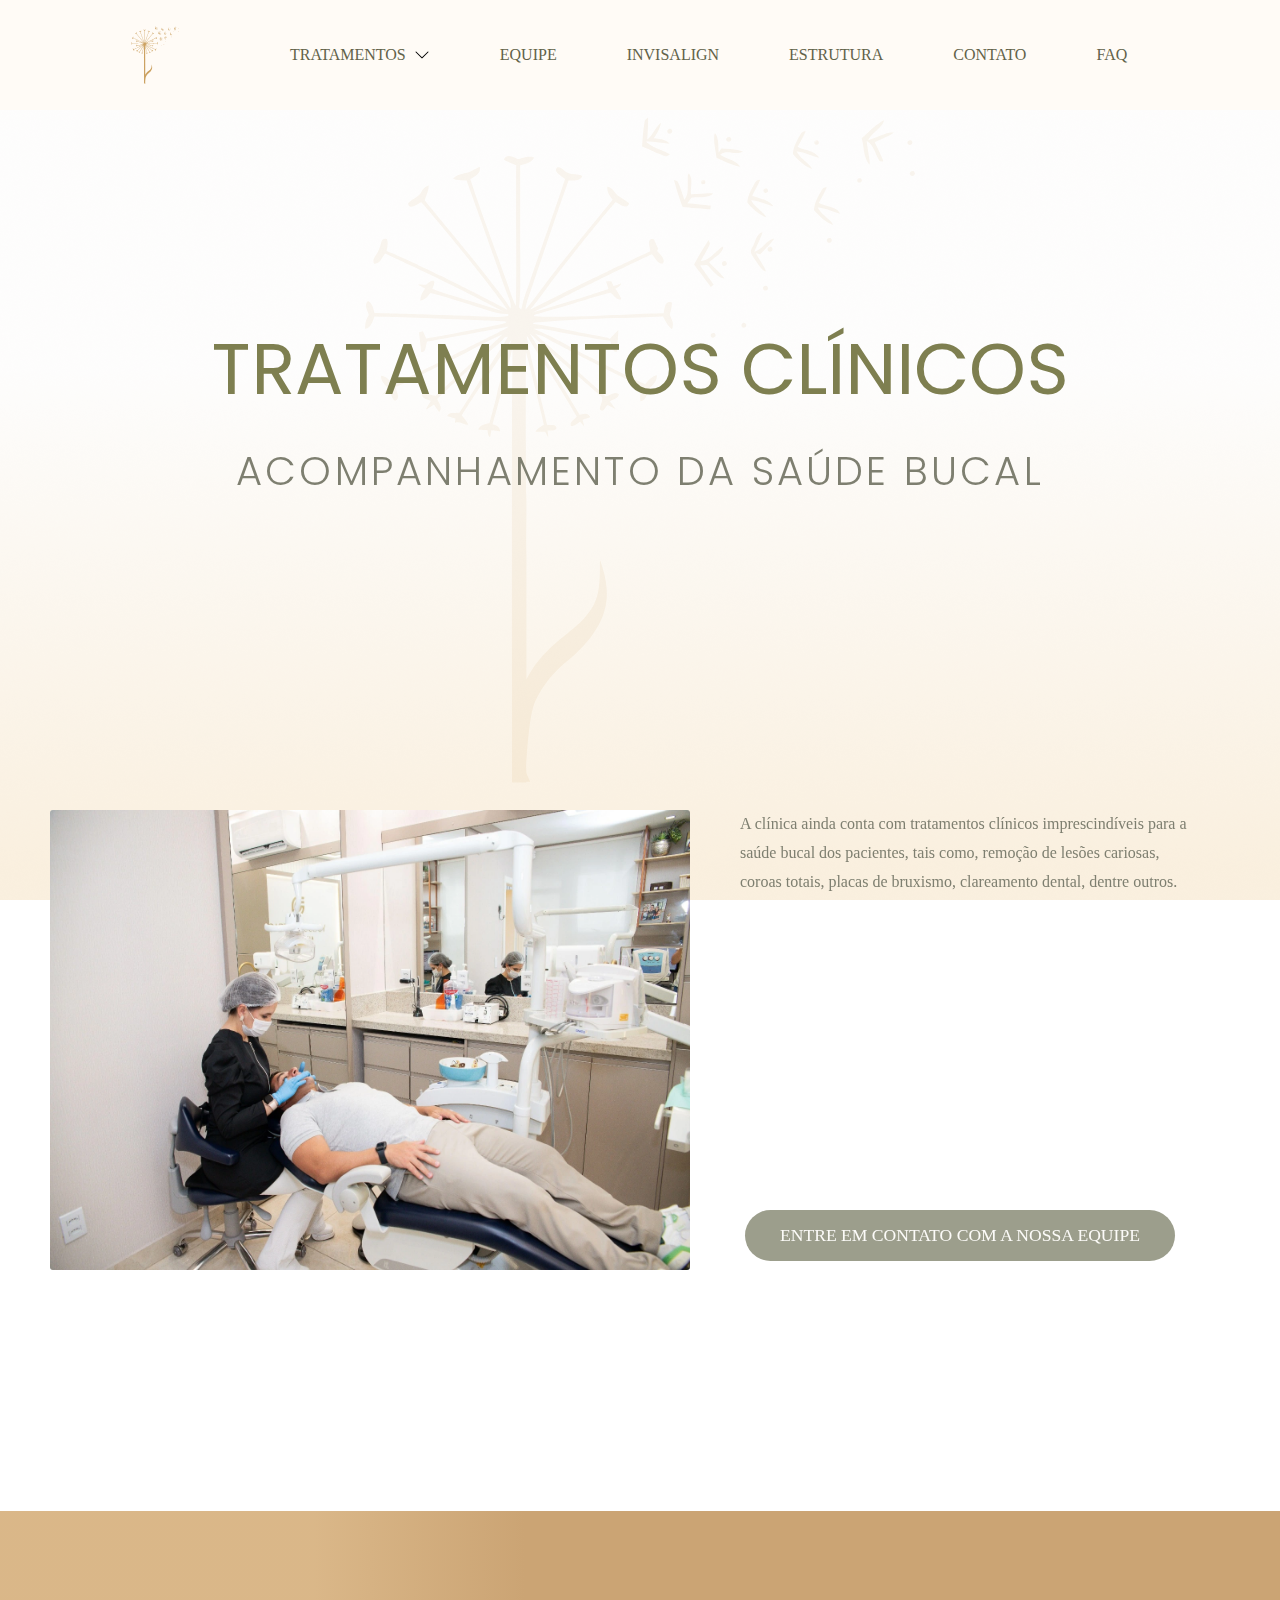
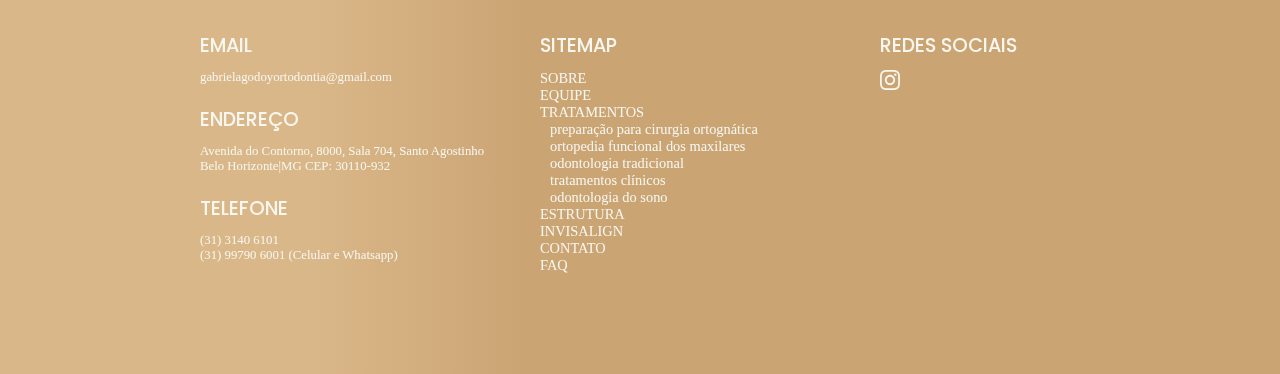
==== clinica.html @ e6b85500 "Primeiro commit" ====
<!DOCTYPE html>
<html lang="pt-br">

<head>
  <meta charset="UTF-8">
  <meta name="viewport" content="width=device-width, initial-scale=1.0">
  <meta name="description" content="Clínica de ortodontia em Belo Horizonte com profissionais renomados.">
  <meta name="keywords" content="ortodontia, dentista, dentista belo horizonte, dentista bh, invisalign bh, ortodontista bh">
  <meta rel="icon" href="favicon.ico">
  <link rel="stylesheet" href="./CSS/style.css">
  <link rel="preconnect" href="https://fonts.googleapis.com">
  <link rel="preconnect" href="https://fonts.gstatic.com" crossorigin>
  <link href="https://fonts.googleapis.com/css2?family=Italiana&family=Poiret+One&family=Poppins:ital,wght@0,100;0,200;0,300;0,400;0,500;0,600;0,700;0,800;0,900;1,100;1,200;1,300;1,400;1,500;1,600;1,700;1,800;1,900&display=swap" rel="stylesheet">
  <meta property="og:title" content="Aura Ortodontia">
  <meta property="og:description" content="Clínica de ortodontia em Belo Horizonte com profissionais renomados">
  <meta name="apple-mobile-web-app-capable" content="yes">
  <title>Aura Ortodontia | Belo Horizonte</title>
</head>
<header>

  <div class="divHeader">
    <a href="./index.html"><img class="logo-home" src="./fotos/marcaAura/iconePrincOrig.svg" alt="logo aura"></a>
    <nav class="menu js" id="menu">
      <button class="js" type="button" data-menu="button">Menu</button>
      <ul data-menu="list">
        <li class="item">
          <a href="#" id="tratamentos">TRATAMENTOS <span><img src="./fotos/icones/chevron-down.svg" alt=""></span></a>
          <ul class="submenu" id="submenu">
            <li class="subitem"><a href="./ortognatica.html">preparação para cirurgia ortognática +</a></li>
            <li class="subitem"><a href="./ortopedia.html">ortopedia funcional dos maxilares +</a></li>
            <li class="subitem"><a href="./fixo.html">odontologia tradicional (aparelho fixo) +</a></li>
            <li class="subitem"><a href="./clinica.html">tratamentos clínicos +</a></li>
            <li class="subitem"><a href="./sono.html">odontologia do sono +</a></li>
          </ul>
        </li>
        <li class="item"><a href="./equipe.html">EQUIPE</a></li>
        <li class="item"><a href="./invisalign.html">INVISALIGN</a></li>
        <li class="item"><a href="#estrutura">ESTRUTURA</a></li>
        <li class="item"><a href="./contato.html">CONTATO</a></li>
        <li class="item"><a href="./faq.html">FAQ</a></li>
      </ul>
    </nav>
  </div>
  <div class="box-faq">
    <div class="conteudo-inicial-faq">
      <div>
        <img src="./fotos/marcaAura/iconePrincOrig.svg" alt="gabriela godoy ortodontista">
      </div>
      <h1 class="titlePage">TRATAMENTOS CLÍNICOS</h1>
      <h2 class="h2-topo">ACOMPANHAMENTO DA SAÚDE BUCAL</h2>
      <img src="./fotos/gabi/filtro4.png" alt="filtro">
    </div>
  </div>
</header>

<body>
  <section class="invisalign">
    <div class="invisalign-content">
      <img src="./fotos/atendimento/atendimento3.webp" alt="ortopedia maxilares">
      <p>A clínica ainda conta com tratamentos clínicos imprescindíveis para a saúde bucal dos pacientes, tais como, remoção de lesões cariosas, coroas totais, placas de bruxismo, clareamento dental, dentre outros.</p>
      <div class="invisalign-btn">
        <a href="./contato.html"><button type="button" class="btnVerde">ENTRE EM CONTATO COM A NOSSA EQUIPE</button></a>
      </div>
    </div>


  </section>
</body>
<footer>
  <div class="infoFooter">
    <h2>Email</h2>
    <p>gabrielagodoyortodontia@gmail.com</p>
    <h2>Endereço</h2>
    <p>Avenida do Contorno, 8000, Sala 704, Santo Agostinho<br>Belo Horizonte|MG CEP: 30110-932</p>
    <h2>Telefone</h2>
    <p>(31) 3140 6101<br>
      (31) 99790 6001 (Celular e Whatsapp)</p>
  </div>
  <div class="sitemap">
    <h2>SITEMAP</h2>
    <ul>
      <li>SOBRE</li>
      <li>EQUIPE</li>
      <li>TRATAMENTOS
        <ul>
          <li class="i">preparação para cirurgia ortognática</li>
          <li class="i">ortopedia funcional dos maxilares</li>
          <li class="i">odontologia tradicional</li>
          <li class="i">tratamentos clínicos</li>
          <li class="i">odontologia do sono</li>
        </ul>
      </li>
      <li>ESTRUTURA</li>
      <li>INVISALIGN</li>
      <li>CONTATO</li>
      <li>FAQ</li>
    </ul>
  </div>
  <div class="redessociais">
    <h2>REDES SOCIAIS</h2>
    <img src="./fotos/icones/instagram.svg" alt="instagram">
  </div>
</footer>
<script src="script.js"></script>
</body>

</html>
---- CSS/style.css ----
@import url("./home/cores.css");
@import url("./home/global.css");
@import url("./home/endereco.css");
@import url("./menu.css");
@import url("./home/botao.css");
@import url("./home/equipe.css");
@import url("./home/tratamentos.css");
@import url("./home/estrutura.css");
@import url("./home/beneficios.css");
@import url("./home/contato.css");
@import url("./home/footer.css");
@import url("./intro.css");
@import url("./faq/faq.css");
@import url("./utilitarios.css");
@import url("./menu-mobile.css");
@import url("./equipe/equipe.css");
@import url("./galeria.css");
@import url("./invisalign/invisalign.css");
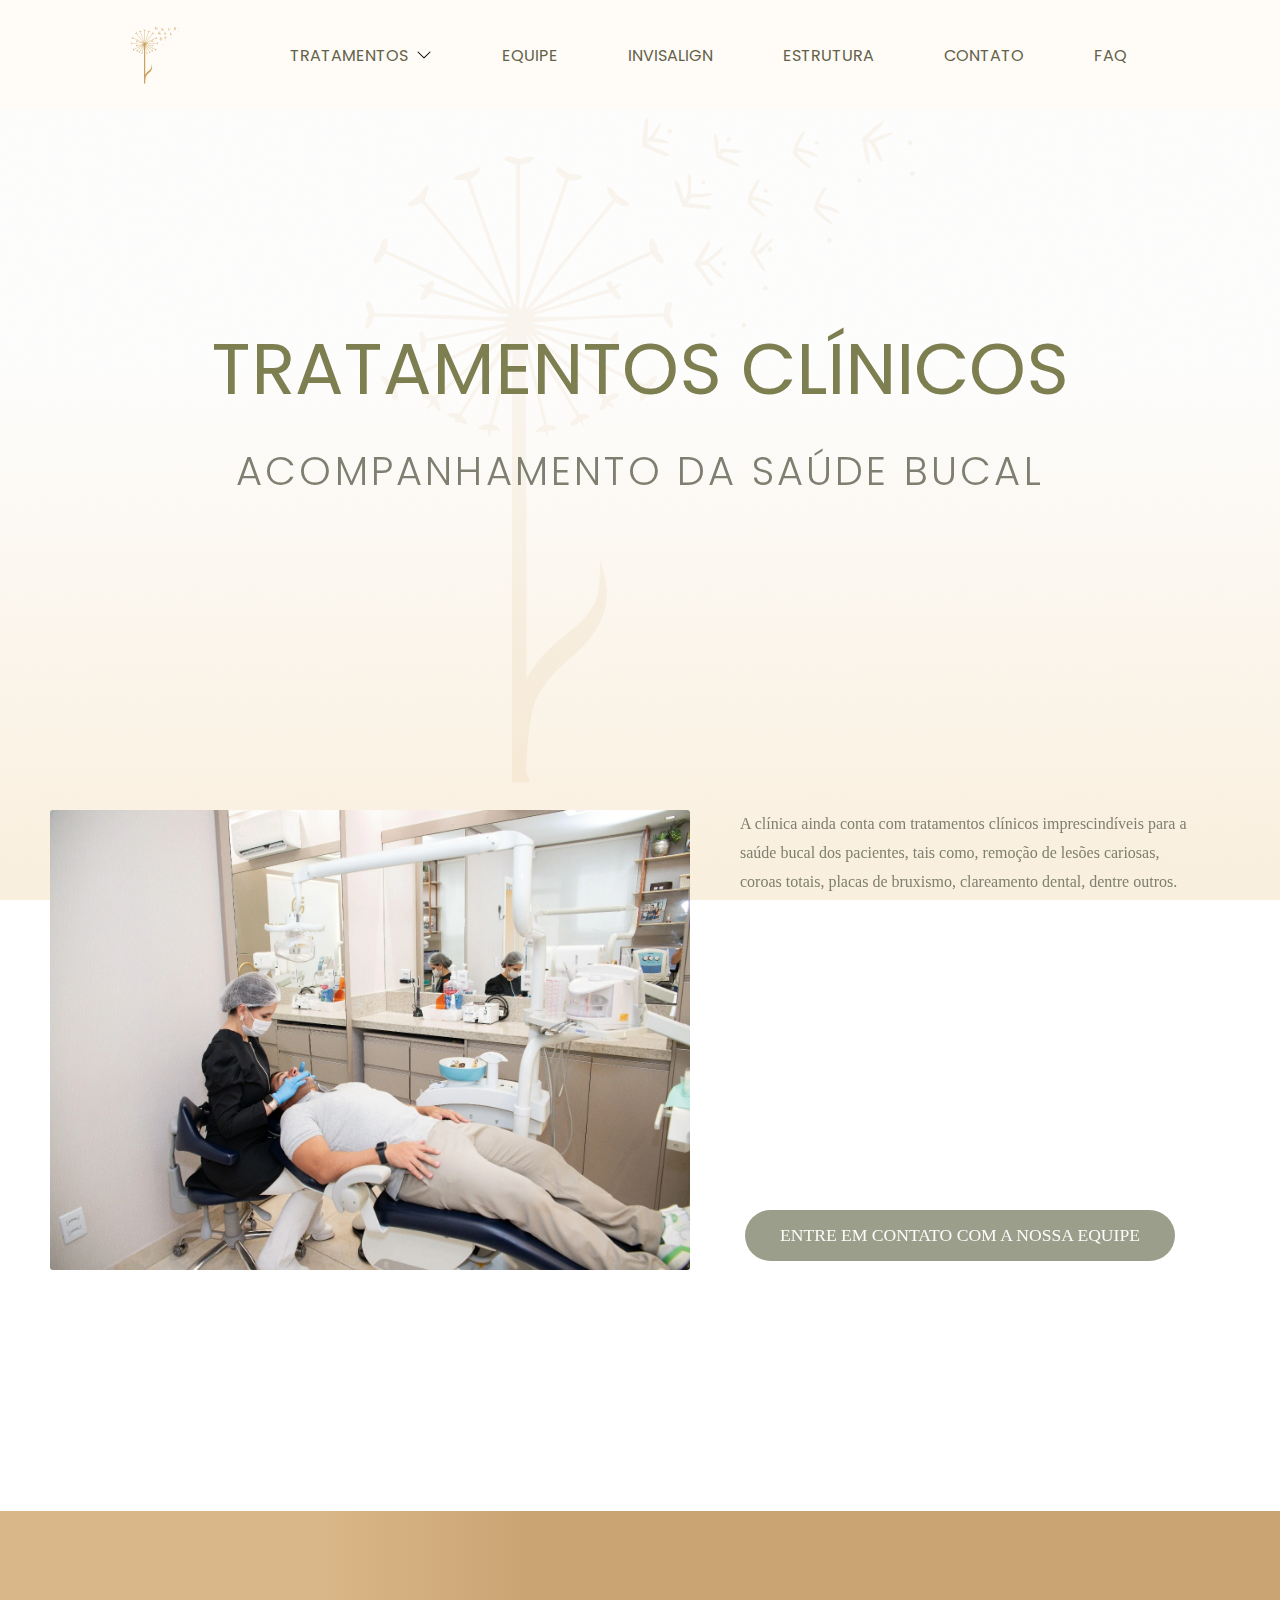
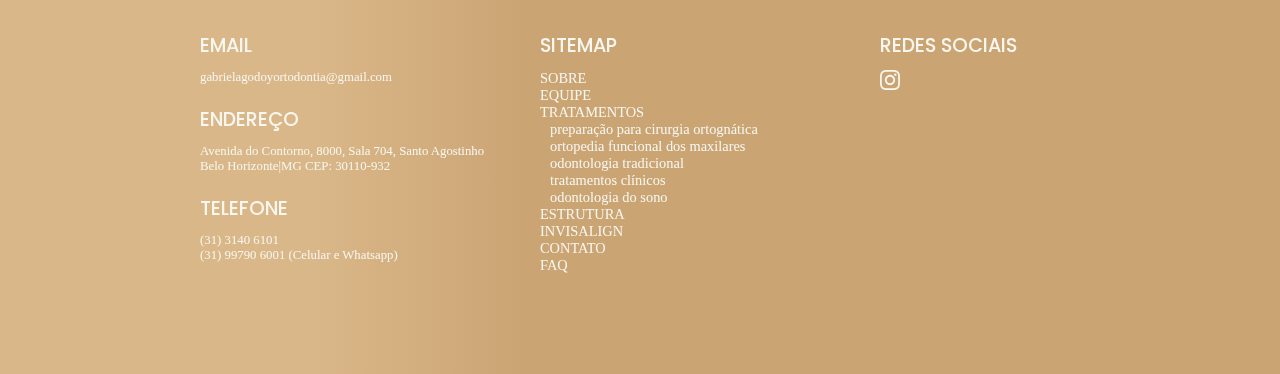
==== commit 425e0a07: "navegacao" ====
--- a/clinica.html
+++ b/clinica.html
@@ -24,7 +24,7 @@
       <button class="js" type="button" data-menu="button">Menu</button>
       <ul data-menu="list">
         <li class="item">
-          <a href="#" id="tratamentos">TRATAMENTOS <span><img src="./fotos/icones/chevron-down.svg" alt=""></span></a>
+          <a href="./index.html#tratamentosSection" id="tratamentos">TRATAMENTOS <span><img src="./fotos/icones/chevron-down.svg" alt=""></span></a>
           <ul class="submenu" id="submenu">
             <li class="subitem"><a href="./ortognatica.html">preparação para cirurgia ortognática +</a></li>
             <li class="subitem"><a href="./ortopedia.html">ortopedia funcional dos maxilares +</a></li>
@@ -33,9 +33,9 @@
             <li class="subitem"><a href="./sono.html">odontologia do sono +</a></li>
           </ul>
         </li>
-        <li class="item"><a href="./equipe.html">EQUIPE</a></li>
+        <li class="item"><a href="./index.html#equipe">EQUIPE</a></li>
         <li class="item"><a href="./invisalign.html">INVISALIGN</a></li>
-        <li class="item"><a href="#estrutura">ESTRUTURA</a></li>
+        <li class="item"><a href="./index.html#estrutura">ESTRUTURA</a></li>
         <li class="item"><a href="./contato.html">CONTATO</a></li>
         <li class="item"><a href="./faq.html">FAQ</a></li>
       </ul>
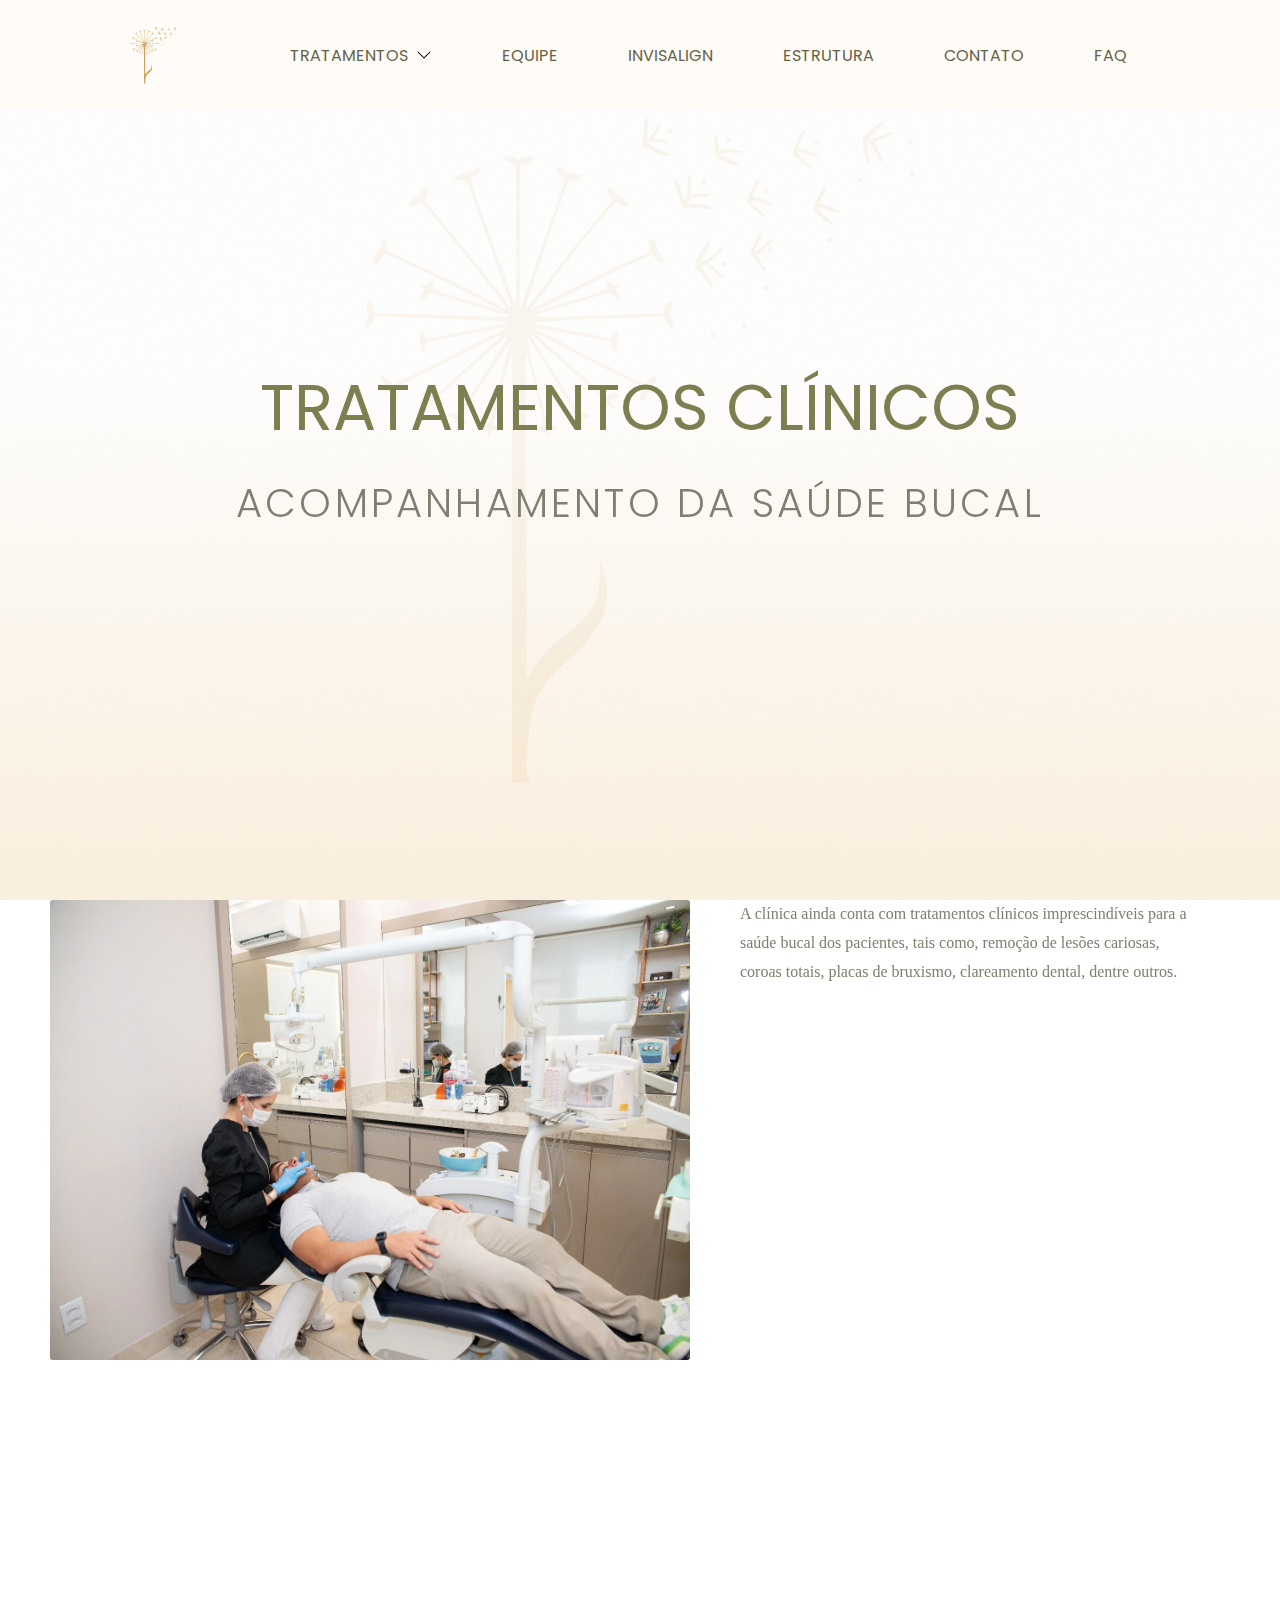
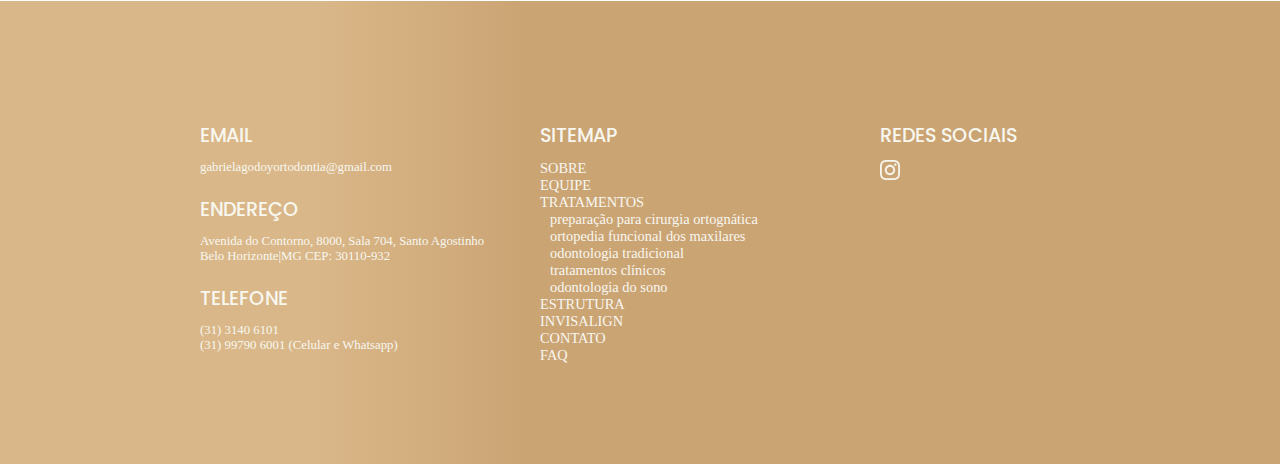
==== commit 2b8d78f5: "animacaoscroll" ====
--- a/clinica.html
+++ b/clinica.html
@@ -46,8 +46,8 @@
       <div>
         <img src="./fotos/marcaAura/iconePrincOrig.svg" alt="gabriela godoy ortodontista">
       </div>
-      <h1 class="titlePage">TRATAMENTOS CLÍNICOS</h1>
-      <h2 class="h2-topo">ACOMPANHAMENTO DA SAÚDE BUCAL</h2>
+      <h1 class="titlePage hidden">TRATAMENTOS CLÍNICOS</h1>
+      <h2 class="h2-topo hidden">ACOMPANHAMENTO DA SAÚDE BUCAL</h2>
       <img src="./fotos/gabi/filtro4.png" alt="filtro">
     </div>
   </div>
@@ -56,10 +56,10 @@
 <body>
   <section class="invisalign">
     <div class="invisalign-content">
-      <img src="./fotos/atendimento/atendimento3.webp" alt="ortopedia maxilares">
-      <p>A clínica ainda conta com tratamentos clínicos imprescindíveis para a saúde bucal dos pacientes, tais como, remoção de lesões cariosas, coroas totais, placas de bruxismo, clareamento dental, dentre outros.</p>
+      <img class="hidden" src="./fotos/atendimento/atendimento3.webp" alt="ortopedia maxilares">
+      <p class="hidden">A clínica ainda conta com tratamentos clínicos imprescindíveis para a saúde bucal dos pacientes, tais como, remoção de lesões cariosas, coroas totais, placas de bruxismo, clareamento dental, dentre outros.</p>
       <div class="invisalign-btn">
-        <a href="./contato.html"><button type="button" class="btnVerde">ENTRE EM CONTATO COM A NOSSA EQUIPE</button></a>
+        <a class="hidden" href="./contato.html"><button type="button" class="btnVerde">ENTRE EM CONTATO COM A NOSSA EQUIPE</button></a>
       </div>
     </div>
 
@@ -101,7 +101,7 @@
     <img src="./fotos/icones/instagram.svg" alt="instagram">
   </div>
 </footer>
-<script src="script.js"></script>
+<script src="./JS/script.js"></script>
 </body>
 
 </html>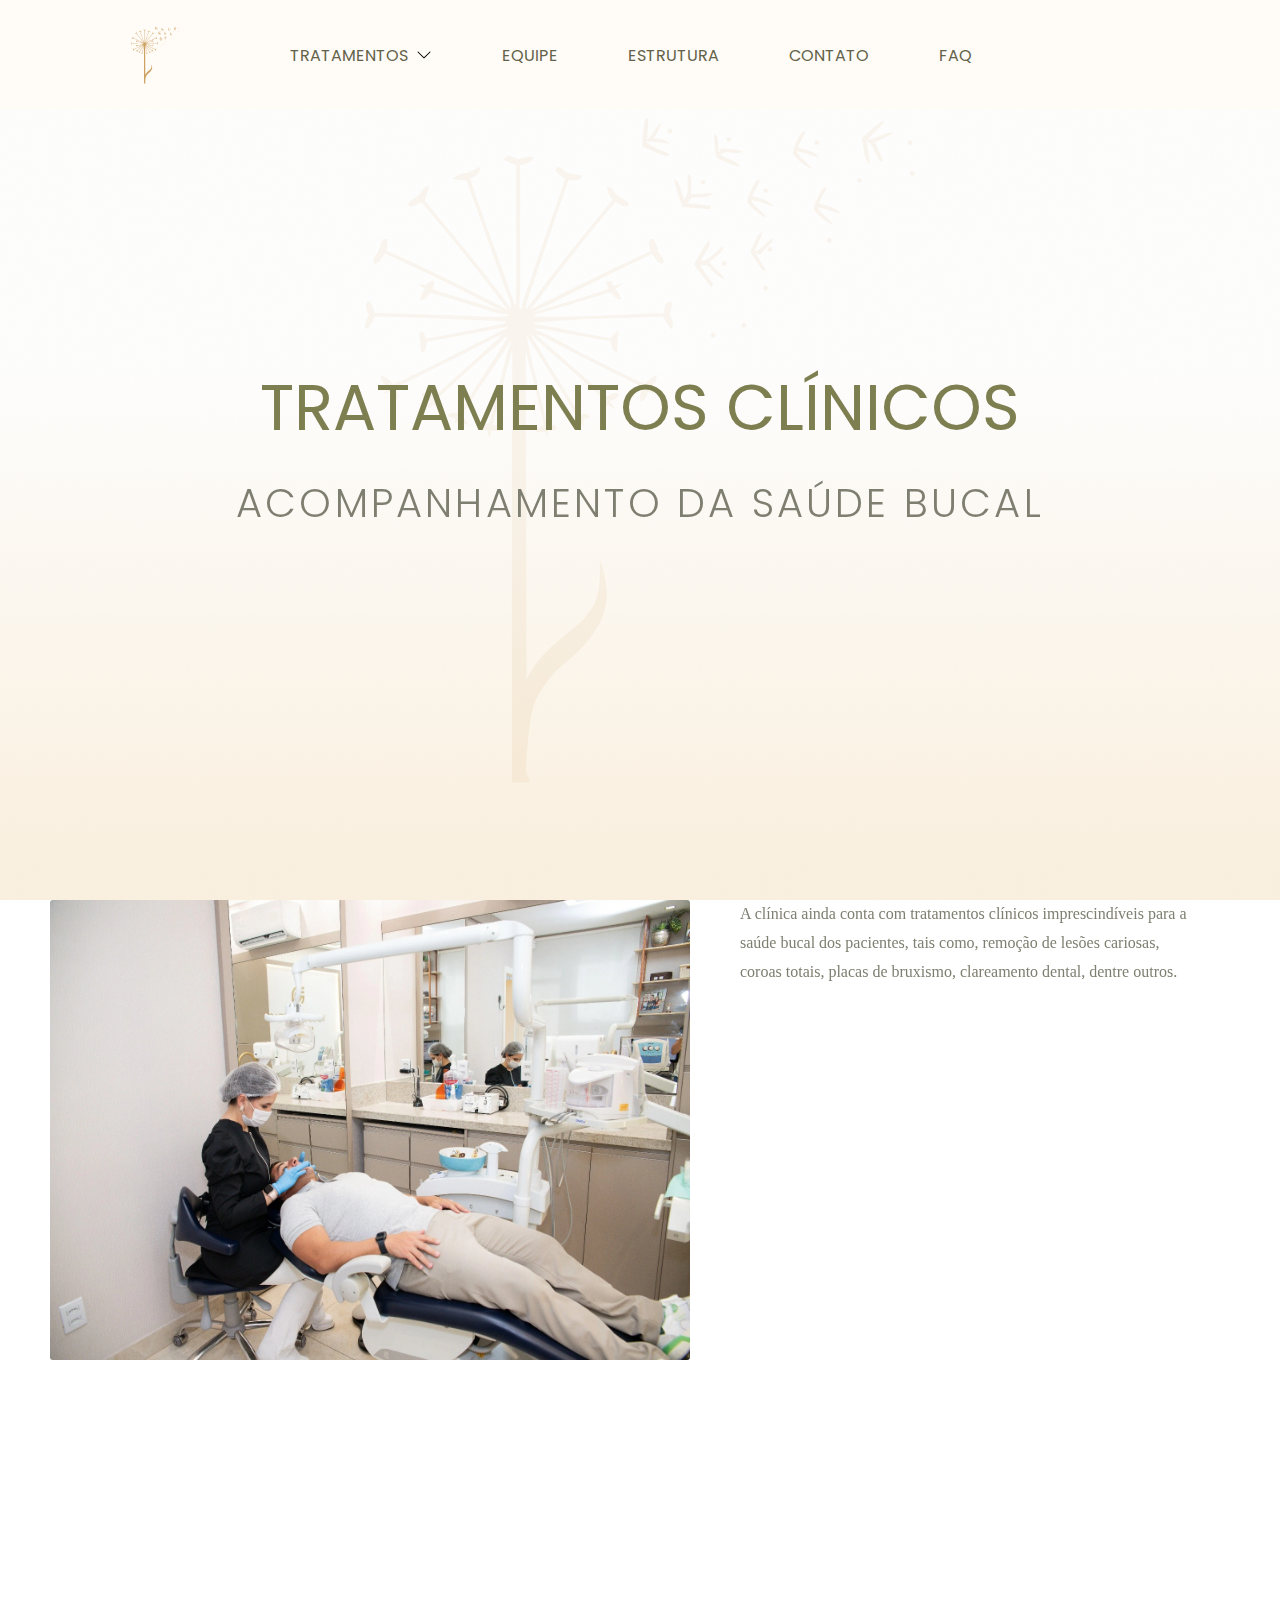
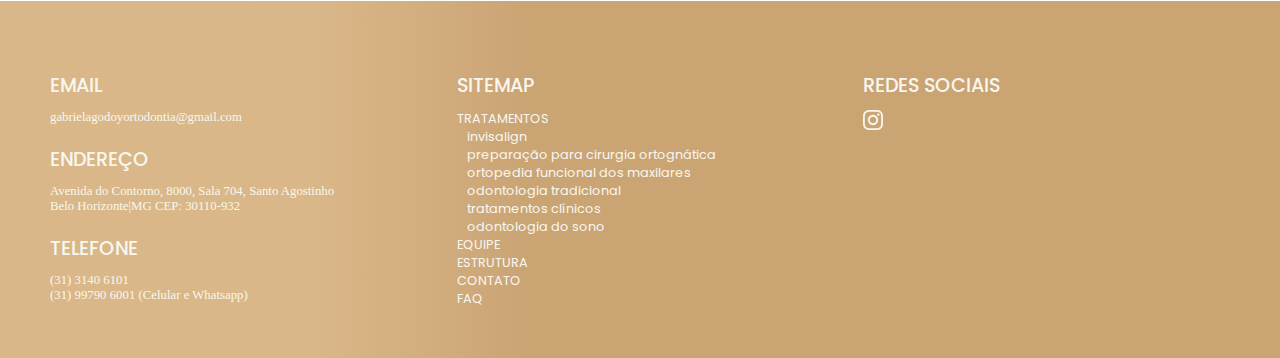
==== commit 278ed70b: "mudancas finais" ====
--- a/clinica.html
+++ b/clinica.html
@@ -11,6 +11,7 @@
   <link rel="preconnect" href="https://fonts.googleapis.com">
   <link rel="preconnect" href="https://fonts.gstatic.com" crossorigin>
   <link href="https://fonts.googleapis.com/css2?family=Italiana&family=Poiret+One&family=Poppins:ital,wght@0,100;0,200;0,300;0,400;0,500;0,600;0,700;0,800;0,900;1,100;1,200;1,300;1,400;1,500;1,600;1,700;1,800;1,900&display=swap" rel="stylesheet">
+  <link rel="shortcut icon" href="./fotos/icones/favicon.ico" />
   <meta property="og:title" content="Aura Ortodontia">
   <meta property="og:description" content="Clínica de ortodontia em Belo Horizonte com profissionais renomados">
   <meta name="apple-mobile-web-app-capable" content="yes">
@@ -24,17 +25,18 @@
       <button class="js" type="button" data-menu="button">Menu</button>
       <ul data-menu="list">
         <li class="item">
-          <a href="./index.html#tratamentosSection" id="tratamentos">TRATAMENTOS <span><img src="./fotos/icones/chevron-down.svg" alt=""></span></a>
+          <a href="#tratamentosSection" id="tratamentos">TRATAMENTOS <span><img src="./fotos/icones/chevron-down.svg" alt=""></span></a>
           <ul class="submenu" id="submenu">
+            <li class="subitem"><a href="./invisalign.html">invisalign +</a></li>
             <li class="subitem"><a href="./ortognatica.html">preparação para cirurgia ortognática +</a></li>
             <li class="subitem"><a href="./ortopedia.html">ortopedia funcional dos maxilares +</a></li>
             <li class="subitem"><a href="./fixo.html">odontologia tradicional (aparelho fixo) +</a></li>
             <li class="subitem"><a href="./clinica.html">tratamentos clínicos +</a></li>
             <li class="subitem"><a href="./sono.html">odontologia do sono +</a></li>
+
           </ul>
         </li>
         <li class="item"><a href="./index.html#equipe">EQUIPE</a></li>
-        <li class="item"><a href="./invisalign.html">INVISALIGN</a></li>
         <li class="item"><a href="./index.html#estrutura">ESTRUTURA</a></li>
         <li class="item"><a href="./contato.html">CONTATO</a></li>
         <li class="item"><a href="./faq.html">FAQ</a></li>
@@ -79,21 +81,21 @@
   <div class="sitemap">
     <h2>SITEMAP</h2>
     <ul>
-      <li>SOBRE</li>
-      <li>EQUIPE</li>
-      <li>TRATAMENTOS
+
+      <li><a href="./index.html#tratamentos">TRATAMENTOS</a>
         <ul>
-          <li class="i">preparação para cirurgia ortognática</li>
-          <li class="i">ortopedia funcional dos maxilares</li>
-          <li class="i">odontologia tradicional</li>
-          <li class="i">tratamentos clínicos</li>
-          <li class="i">odontologia do sono</li>
+          <li class="i"><a href="./invisalign.html">invisalign</a></li>
+          <li class="i"><a href="./ortognatica.html">preparação para cirurgia ortognática</a></li>
+          <li class="i"><a href="./ortopedia.html">ortopedia funcional dos maxilares</a></li>
+          <li class="i"><a href="./fixo.html">odontologia tradicional</a></li>
+          <li class="i"><a href="./clinica.html">tratamentos clínicos</a></li>
+          <li class="i"><a href="./sono.html">odontologia do sono</a></li>
         </ul>
       </li>
-      <li>ESTRUTURA</li>
-      <li>INVISALIGN</li>
-      <li>CONTATO</li>
-      <li>FAQ</li>
+      <li><a href="./index.html#equipe">EQUIPE</a></li>
+      <li><a href="./index.html#estrutura">ESTRUTURA</a></li>
+      <li><a href="./index.html#contato">CONTATO</a></li>
+      <li><a href="./faq.html">FAQ</a></li>
     </ul>
   </div>
   <div class="redessociais">
--- a/CSS/style.css
+++ b/CSS/style.css
@@ -13,6 +13,5 @@
 @import url("./faq/faq.css");
 @import url("./utilitarios.css");
 @import url("./menu-mobile.css");
-@import url("./equipe/equipe.css");
 @import url("./galeria.css");
 @import url("./invisalign/invisalign.css");
